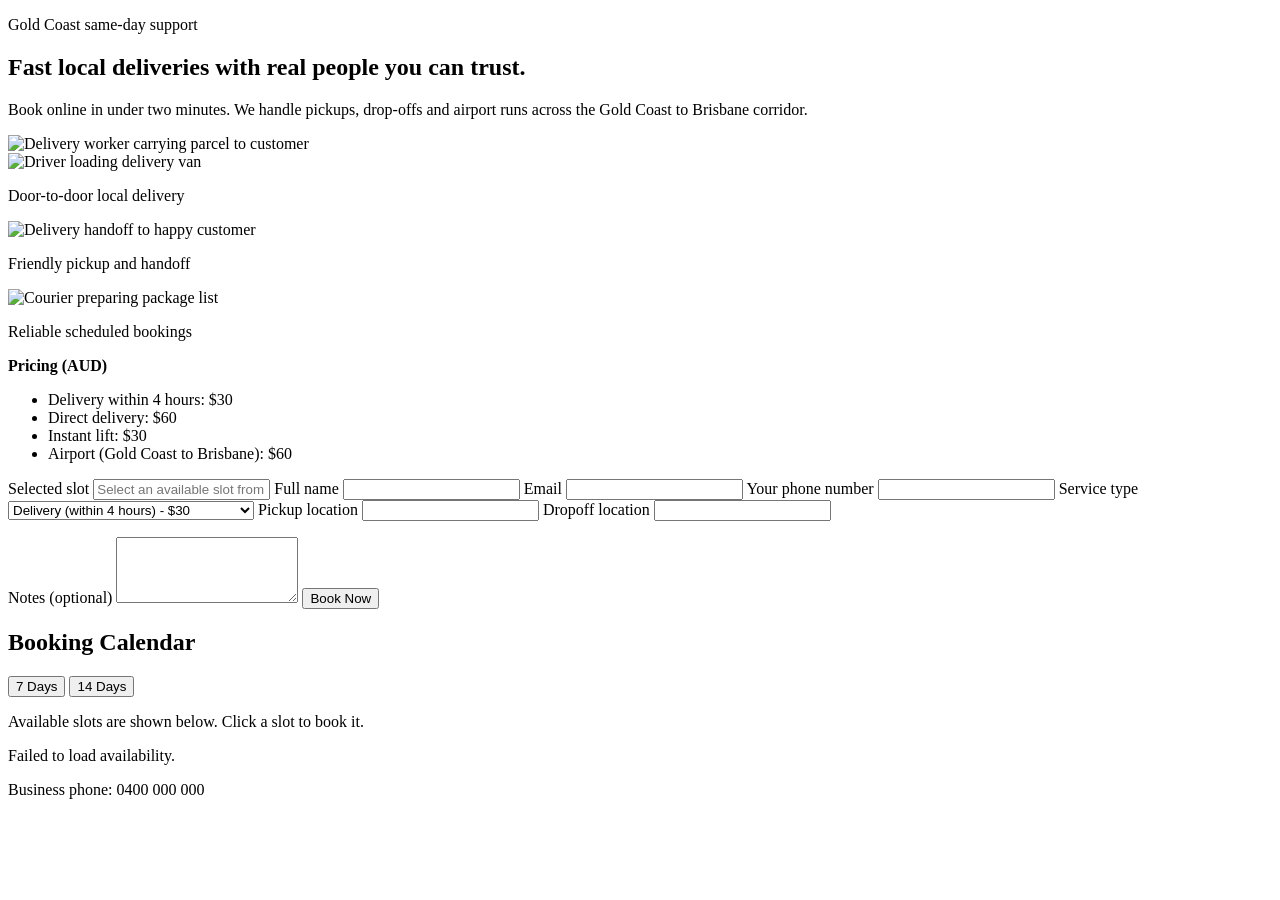
==== templates/index.html @ 156bc3a1 "Show Google Maps autocomplete status and failure reason" ====
<!doctype html>
<html lang="en">
<head>
  <meta charset="UTF-8" />
  <meta name="viewport" content="width=device-width, initial-scale=1.0" />
  <title>Local Lifts & Deliveries</title>
  <link rel="preconnect" href="https://fonts.googleapis.com" />
  <link rel="preconnect" href="https://fonts.gstatic.com" crossorigin />
  <link href="https://fonts.googleapis.com/css2?family=Manrope:wght@400;600;700;800&family=Sora:wght@600;700;800&display=swap" rel="stylesheet" />
  <link rel="stylesheet" href="/static/styles.css" />
</head>
<body>
  <main class="container">
    <section class="hero">
      <div class="hero-copy">
        <p class="eyebrow">Gold Coast same-day support</p>
        <h1>Fast local deliveries with real people you can trust.</h1>
        <p class="lead">Book online in under two minutes. We handle pickups, drop-offs and airport runs across the Gold Coast to Brisbane corridor.</p>
      </div>
      <div class="hero-image">
        <img src="https://images.unsplash.com/photo-1586528116311-ad8dd3c8310d?auto=format&fit=crop&w=1200&q=80" alt="Delivery worker carrying parcel to customer" />
      </div>
    </section>

    <section class="photo-grid" aria-label="Delivery team photos">
      <article class="photo-card">
        <img src="https://images.unsplash.com/photo-1607082350899-7e105aa886ae?auto=format&fit=crop&w=900&q=80" alt="Driver loading delivery van" />
        <p>Door-to-door local delivery</p>
      </article>
      <article class="photo-card">
        <img src="https://images.unsplash.com/photo-1529078155058-5d716f45d604?auto=format&fit=crop&w=900&q=80" alt="Delivery handoff to happy customer" />
        <p>Friendly pickup and handoff</p>
      </article>
      <article class="photo-card">
        <img src="https://images.unsplash.com/photo-1556740738-b6a63e27c4df?auto=format&fit=crop&w=900&q=80" alt="Courier preparing package list" />
        <p>Reliable scheduled bookings</p>
      </article>
    </section>

    <section class="pricing">
      <strong>Pricing (AUD)</strong>
      <ul>
        <li>Delivery within 4 hours: $30</li>
        <li>Direct delivery: $60</li>
        <li>Instant lift: $30</li>
        <li>Airport (Gold Coast to Brisbane): $60</li>
      </ul>
    </section>

    <form id="bookingForm" class="grid">
      <label>Selected slot
        <input id="slotDisplay" readonly placeholder="Select an available slot from the calendar" />
      </label>
      <input type="hidden" name="preferred_time" id="preferredTime" />

      <label>Full name
        <input name="full_name" required />
      </label>

      <label>Email
        <input type="email" name="email" required />
      </label>

      <label>Your phone number
        <input name="phone" required />
      </label>

      <label>Service type
        <select name="service_type" required>
          <option value="delivery_within_4h">Delivery (within 4 hours) - $30</option>
          <option value="delivery_direct">Delivery (direct) - $60</option>
          <option value="lift_instant">Instant lift - $30</option>
          <option value="airport_gc_to_brisbane">Airport (Gold Coast to Brisbane) - $60</option>
        </select>
      </label>

      <label>Pickup location
        <input id="pickupLocation" name="pickup_location" required autocomplete="off" />
      </label>
      <input type="hidden" id="pickupPlaceId" name="pickup_place_id" />

      <label>Dropoff location
        <input id="dropoffLocation" name="dropoff_location" required autocomplete="off" />
      </label>
      <input type="hidden" id="dropoffPlaceId" name="dropoff_place_id" />
      <p id="mapsStatus" class="muted"></p>

      <label>Notes (optional)
        <textarea name="notes" rows="4"></textarea>
      </label>

      <button type="submit" id="submitBtn">Book Now</button>
    </form>

    <section class="calendar-wrap">
      <div class="calendar-header">
        <h2>Booking Calendar</h2>
        <div class="day-toggle">
          <button type="button" id="days7Btn">7 Days</button>
          <button type="button" id="days14Btn" class="active">14 Days</button>
        </div>
      </div>
      <p class="muted">Available slots are shown below. Click a slot to book it.</p>
      <div id="calendarGrid" class="calendar-grid"></div>
    </section>

    <div id="result" class="result" style="display:none"></div>
    <div id="error" class="error" style="display:none"></div>
    <p class="phone">Business phone: <span id="bizPhone">0400 000 000</span></p>
  </main>

  <script>
    const form = document.getElementById("bookingForm");
    const calendarGrid = document.getElementById("calendarGrid");
    const preferredTime = document.getElementById("preferredTime");
    const slotDisplay = document.getElementById("slotDisplay");
    const result = document.getElementById("result");
    const errorBox = document.getElementById("error");
    const submitBtn = document.getElementById("submitBtn");
    const bizPhone = document.getElementById("bizPhone");
    const days7Btn = document.getElementById("days7Btn");
    const days14Btn = document.getElementById("days14Btn");
    const pickupInput = document.getElementById("pickupLocation");
    const dropoffInput = document.getElementById("dropoffLocation");
    const pickupPlaceId = document.getElementById("pickupPlaceId");
    const dropoffPlaceId = document.getElementById("dropoffPlaceId");
    const mapsStatus = document.getElementById("mapsStatus");

    let selectedSlot = "";
    let selectedSlotLabel = "";
    let currentDays = 14;
    let mapsReady = false;

    function setMapsStatus(message) {
      mapsStatus.textContent = message || "";
    }

    function resetMessages() {
      result.style.display = "none";
      errorBox.style.display = "none";
    }

    function setSelectedSlot(isoTime, label) {
      selectedSlot = isoTime;
      selectedSlotLabel = label;
      preferredTime.value = isoTime;
      slotDisplay.value = label;
      document.querySelectorAll(".slot-btn.selected").forEach((n) => n.classList.remove("selected"));
      const selected = document.querySelector(`button[data-slot="${isoTime}"]`);
      if (selected) selected.classList.add("selected");
    }

    async function loadPublicConfig() {
      try {
        const response = await fetch("/api/public-config");
        if (!response.ok) return;
        const cfg = await response.json();
        if (cfg.business_phone) {
          bizPhone.textContent = cfg.business_phone;
        }
        if (cfg.google_maps_api_key) {
          try {
            await loadGoogleMaps(cfg.google_maps_api_key);
            setupAutocomplete();
            setMapsStatus("Address autocomplete is active.");
          } catch (mapsError) {
            setMapsStatus(`Address autocomplete unavailable: ${mapsError.message}`);
          }
        } else {
          setMapsStatus("Address autocomplete unavailable: Google Maps key is not configured.");
        }
      } catch {
        setMapsStatus("Address autocomplete unavailable: failed to load public config.");
      }
    }

    function loadGoogleMaps(apiKey) {
      if (window.google && window.google.maps && window.google.maps.places) {
        mapsReady = true;
        return Promise.resolve();
      }
      return new Promise((resolve, reject) => {
        const script = document.createElement("script");
        script.src = `https://maps.googleapis.com/maps/api/js?key=${apiKey}&libraries=places`;
        script.async = true;
        script.onload = () => {
          mapsReady = true;
          resolve();
        };
        script.onerror = () => reject(new Error("Failed to load Google Maps script."));
        document.head.appendChild(script);
      });
    }

    function setupAutocomplete() {
      if (!mapsReady) return;
      if (!window.google || !window.google.maps || !window.google.maps.places) {
        throw new Error("Google Places library not available. Enable Places API for this key.");
      }
      const opts = {
        fields: ["formatted_address", "place_id", "name"],
        componentRestrictions: { country: "au" },
      };
      const pickupAC = new google.maps.places.Autocomplete(pickupInput, opts);
      const dropoffAC = new google.maps.places.Autocomplete(dropoffInput, opts);

      pickupAC.addListener("place_changed", () => {
        const place = pickupAC.getPlace();
        if (place.formatted_address) pickupInput.value = place.formatted_address;
        pickupPlaceId.value = place.place_id || "";
      });
      dropoffAC.addListener("place_changed", () => {
        const place = dropoffAC.getPlace();
        if (place.formatted_address) dropoffInput.value = place.formatted_address;
        dropoffPlaceId.value = place.place_id || "";
      });

      pickupInput.addEventListener("input", () => {
        pickupPlaceId.value = "";
      });
      dropoffInput.addEventListener("input", () => {
        dropoffPlaceId.value = "";
      });
    }

    function renderCalendar(days) {
      calendarGrid.innerHTML = "";
      for (const day of days) {
        const dayCard = document.createElement("div");
        dayCard.className = "day-card";

        const dayTitle = document.createElement("h3");
        dayTitle.textContent = day.label;
        dayCard.appendChild(dayTitle);

        const slotsWrap = document.createElement("div");
        slotsWrap.className = "slots-wrap";
        dayCard.appendChild(slotsWrap);

        for (const slot of day.slots) {
          const btn = document.createElement("button");
          btn.type = "button";
          btn.className = "slot-btn";
          btn.textContent = slot.label;
          btn.dataset.slot = slot.time;

          if (slot.status !== "available") {
            btn.disabled = true;
            btn.classList.add(slot.status === "booked" ? "booked" : "past");
          } else {
            const label = `${day.label} ${slot.label}`;
            btn.addEventListener("click", () => setSelectedSlot(slot.time, label));
          }
          slotsWrap.appendChild(btn);
        }

        calendarGrid.appendChild(dayCard);
      }
    }

    async function loadAvailability(days) {
      resetMessages();
      try {
        const response = await fetch(`/api/availability?days=${days}`);
        if (!response.ok) throw new Error("Failed to load availability.");
        const data = await response.json();
        renderCalendar(data.days);
      } catch (error) {
        errorBox.textContent = error.message || "Failed to load availability.";
        errorBox.style.display = "block";
      }
    }

    days7Btn.addEventListener("click", () => {
      currentDays = 7;
      days7Btn.classList.add("active");
      days14Btn.classList.remove("active");
      loadAvailability(currentDays);
    });

    days14Btn.addEventListener("click", () => {
      currentDays = 14;
      days14Btn.classList.add("active");
      days7Btn.classList.remove("active");
      loadAvailability(currentDays);
    });

    form.addEventListener("submit", async (event) => {
      event.preventDefault();
      resetMessages();

      if (!preferredTime.value) {
        errorBox.textContent = "Please select an available slot from the calendar.";
        errorBox.style.display = "block";
        return;
      }

      submitBtn.disabled = true;
      submitBtn.textContent = "Submitting...";

      const formData = new FormData(form);
      const payload = Object.fromEntries(formData.entries());

      try {
        const response = await fetch("/api/bookings", {
          method: "POST",
          headers: { "Content-Type": "application/json" },
          body: JSON.stringify(payload),
        });

        if (!response.ok) {
          const err = await response.json();
          throw new Error(err.detail || "Booking failed");
        }

        const data = await response.json();
        result.textContent = `${data.message} Price: AUD $${data.price_aud}. Slot: ${selectedSlotLabel}`;
        result.style.display = "block";
        form.reset();
        selectedSlot = "";
        selectedSlotLabel = "";
        preferredTime.value = "";
        slotDisplay.value = "";
        await loadAvailability(currentDays);
      } catch (error) {
        errorBox.textContent = error.message || "Booking failed.";
        errorBox.style.display = "block";
      } finally {
        submitBtn.disabled = false;
        submitBtn.textContent = "Book Now";
      }
    });

    loadPublicConfig();
    loadAvailability(currentDays);
  </script>
</body>
</html>
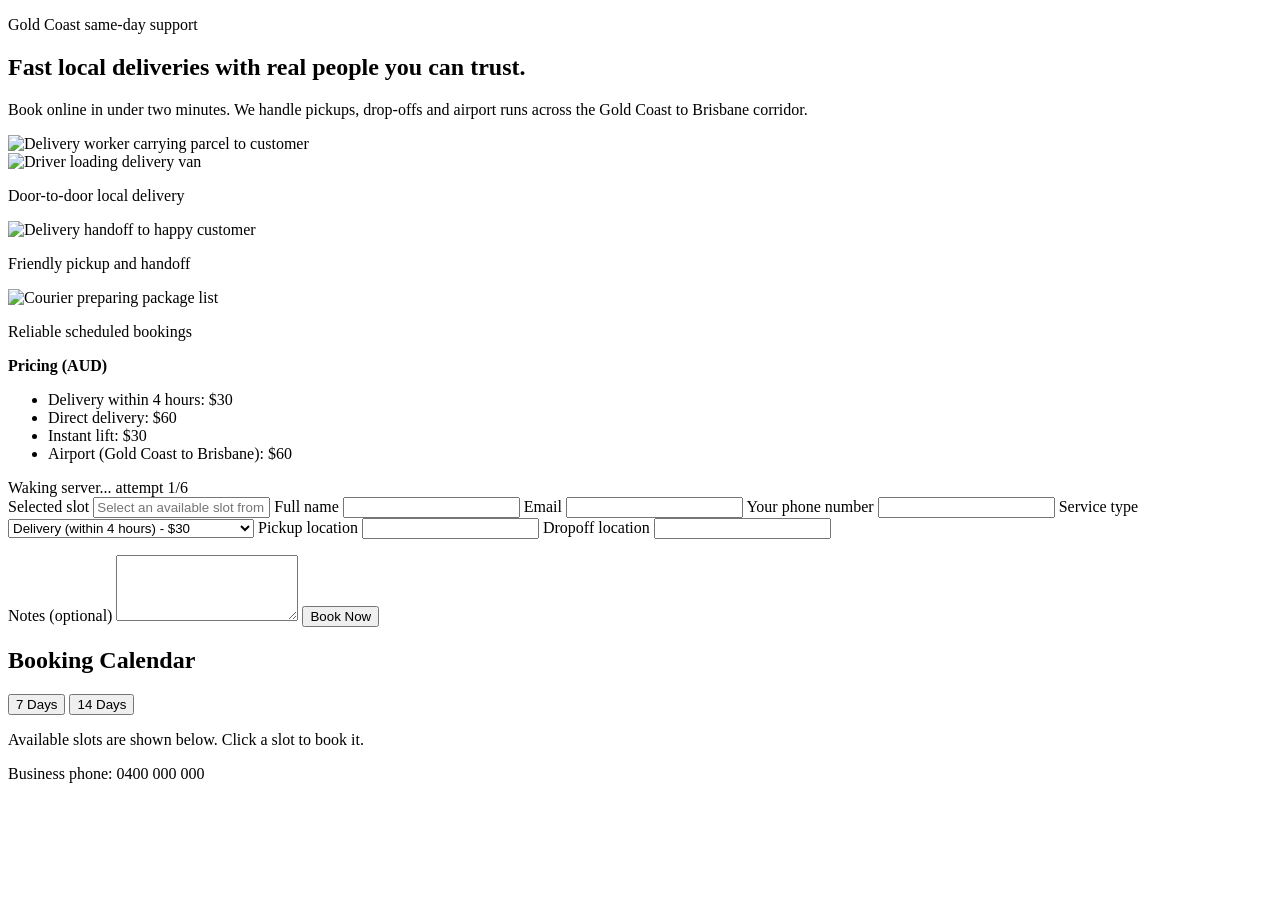
==== commit 64ae8002: "Add explicit Google auth failure diagnostics for autocomplete" ====
--- a/templates/index.html
+++ b/templates/index.html
@@ -46,6 +46,7 @@
         <li>Airport (Gold Coast to Brisbane): $60</li>
       </ul>
     </section>
+    <div id="warmupStatus" class="warmup-status" style="display:none"></div>
 
     <form id="bookingForm" class="grid">
       <label>Selected slot
@@ -125,11 +126,51 @@
     const pickupPlaceId = document.getElementById("pickupPlaceId");
     const dropoffPlaceId = document.getElementById("dropoffPlaceId");
     const mapsStatus = document.getElementById("mapsStatus");
+    const warmupStatus = document.getElementById("warmupStatus");
 
     let selectedSlot = "";
     let selectedSlotLabel = "";
     let currentDays = 14;
     let mapsReady = false;
+    let backendReady = false;
+
+    function sleep(ms) {
+      return new Promise((resolve) => setTimeout(resolve, ms));
+    }
+
+    function setWarmupStatus(message, kind = "info") {
+      if (!message) {
+        warmupStatus.style.display = "none";
+        warmupStatus.textContent = "";
+        warmupStatus.className = "warmup-status";
+        return;
+      }
+      warmupStatus.style.display = "block";
+      warmupStatus.textContent = message;
+      warmupStatus.className = `warmup-status ${kind}`;
+    }
+
+    async function warmupBackend() {
+      setWarmupStatus("Waking server... this can take up to 50 seconds on free hosting.");
+      for (let attempt = 1; attempt <= 6; attempt++) {
+        try {
+          const response = await fetch("/api/health", { cache: "no-store" });
+          if (response.ok) {
+            backendReady = true;
+            setWarmupStatus("Server is ready.", "success");
+            await sleep(1200);
+            setWarmupStatus("");
+            return true;
+          }
+        } catch {
+          // retry
+        }
+        setWarmupStatus(`Waking server... attempt ${attempt}/6`);
+        await sleep(8000);
+      }
+      setWarmupStatus("Server is still waking up. Please wait a moment and try again.", "warn");
+      return false;
+    }
 
     function setMapsStatus(message) {
       mapsStatus.textContent = message || "";
@@ -180,6 +221,9 @@
         return Promise.resolve();
       }
       return new Promise((resolve, reject) => {
+        window.gm_authFailure = () => {
+          reject(new Error("Google auth failure. Check billing, API key restrictions, and allowed referrers."));
+        };
         const script = document.createElement("script");
         script.src = `https://maps.googleapis.com/maps/api/js?key=${apiKey}&libraries=places`;
         script.async = true;
@@ -187,7 +231,7 @@
           mapsReady = true;
           resolve();
         };
-        script.onerror = () => reject(new Error("Failed to load Google Maps script."));
+        script.onerror = () => reject(new Error("Failed to load Google Maps script. Check the API key and project billing."));
         document.head.appendChild(script);
       });
     }
@@ -260,6 +304,9 @@
 
     async function loadAvailability(days) {
       resetMessages();
+      if (!backendReady) {
+        await warmupBackend();
+      }
       try {
         const response = await fetch(`/api/availability?days=${days}`);
         if (!response.ok) throw new Error("Failed to load availability.");
@@ -288,6 +335,15 @@
     form.addEventListener("submit", async (event) => {
       event.preventDefault();
       resetMessages();
+
+      if (!backendReady) {
+        const ok = await warmupBackend();
+        if (!ok) {
+          errorBox.textContent = "Server is waking up. Please try again in a few seconds.";
+          errorBox.style.display = "block";
+          return;
+        }
+      }
 
       if (!preferredTime.value) {
         errorBox.textContent = "Please select an available slot from the calendar.";
@@ -332,7 +388,7 @@
     });
 
     loadPublicConfig();
-    loadAvailability(currentDays);
+    warmupBackend().finally(() => loadAvailability(currentDays));
   </script>
 </body>
 </html>
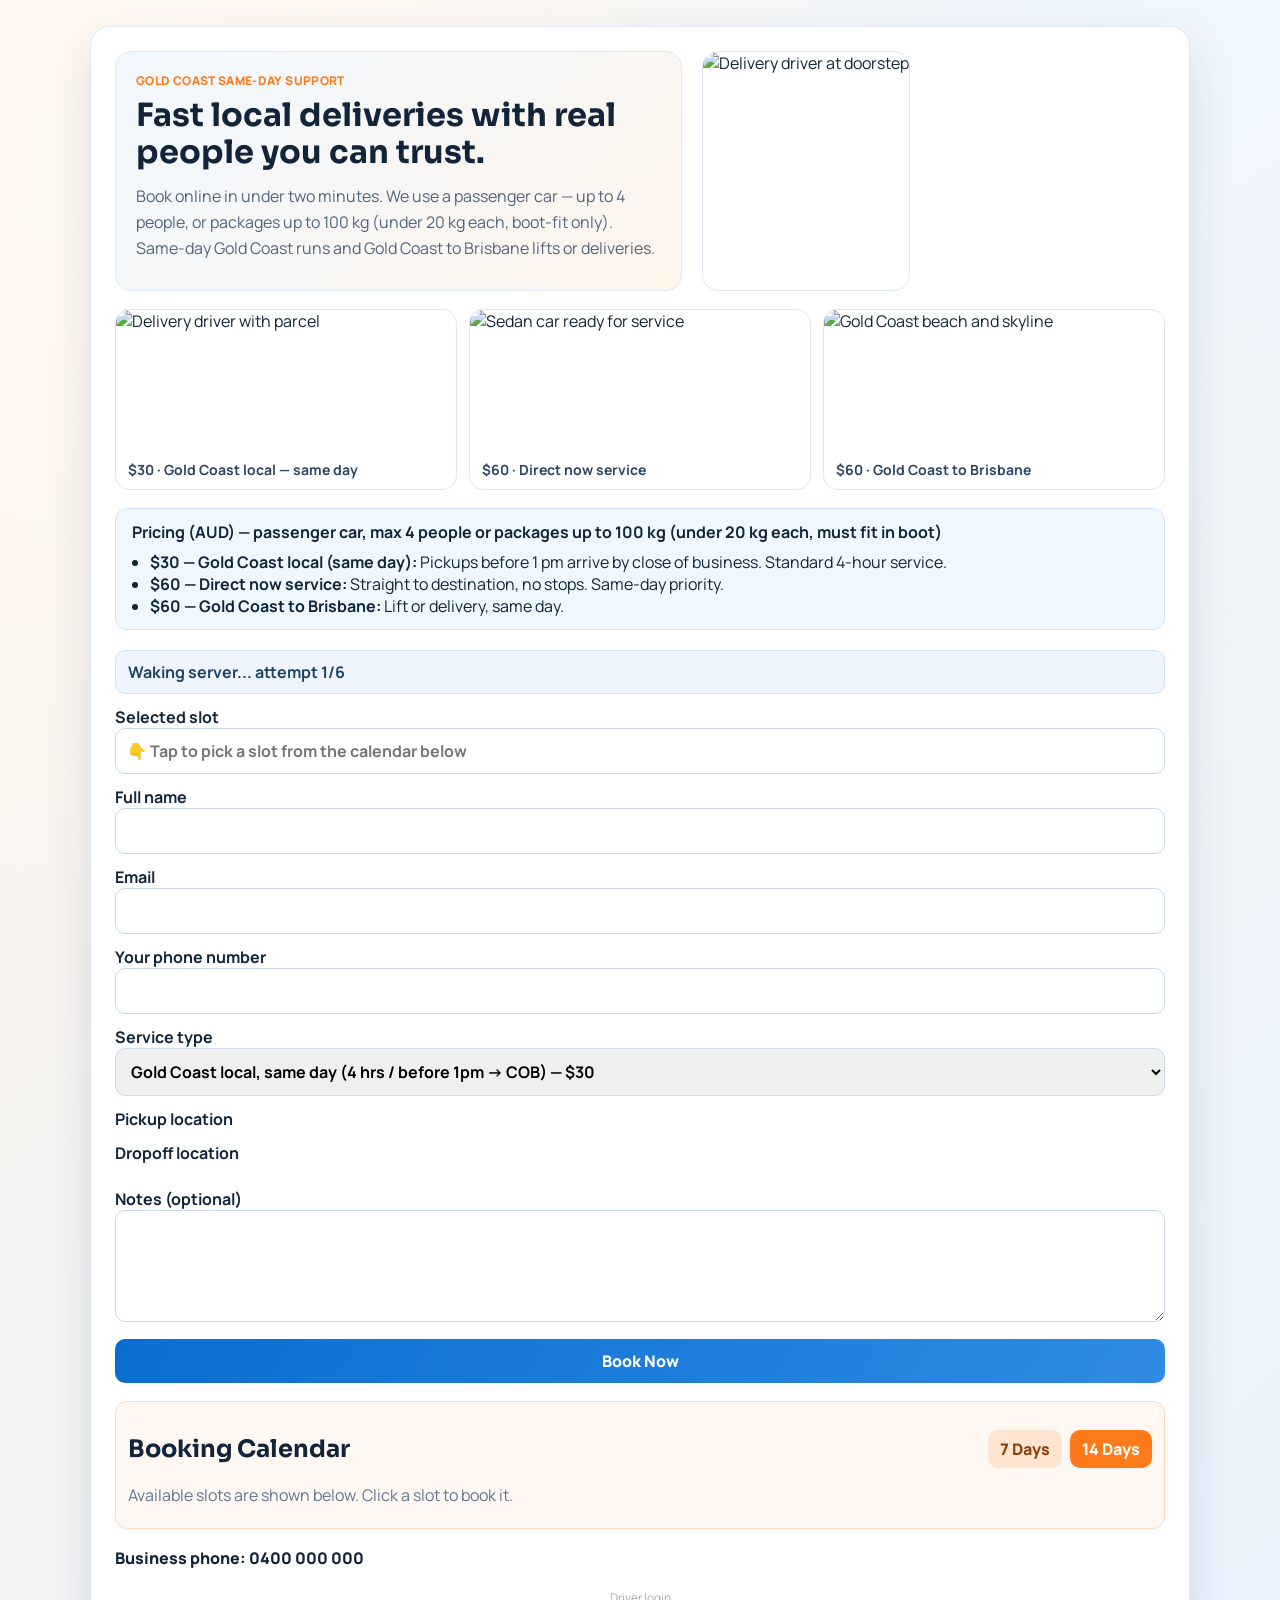
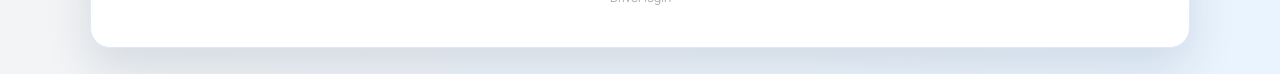
==== commit c614b674: "Update photos, slot UX, and add driver login link - Hero: delivery driver photo; grid: driver, sedan" ====
--- a/templates/index.html
+++ b/templates/index.html
@@ -15,43 +15,44 @@
       <div class="hero-copy">
         <p class="eyebrow">Gold Coast same-day support</p>
         <h1>Fast local deliveries with real people you can trust.</h1>
-        <p class="lead">Book online in under two minutes. We handle pickups, drop-offs and airport runs across the Gold Coast to Brisbane corridor.</p>
+        <p class="lead">Book online in under two minutes. We use a passenger car — up to 4 people, or packages up to 100&nbsp;kg (under 20&nbsp;kg each, boot-fit only). Same-day Gold Coast runs and Gold Coast to Brisbane lifts or deliveries.</p>
       </div>
       <div class="hero-image">
-        <img src="https://images.unsplash.com/photo-1586528116311-ad8dd3c8310d?auto=format&fit=crop&w=1200&q=80" alt="Delivery worker carrying parcel to customer" />
+        <img src="https://images.unsplash.com/photo-1568702846914-96b305d2aaeb?auto=format&fit=crop&w=1200&q=80" alt="Delivery driver at doorstep" />
       </div>
     </section>
 
-    <section class="photo-grid" aria-label="Delivery team photos">
+    <section class="photo-grid" aria-label="Service photos">
       <article class="photo-card">
-        <img src="https://images.unsplash.com/photo-1607082350899-7e105aa886ae?auto=format&fit=crop&w=900&q=80" alt="Driver loading delivery van" />
-        <p>Door-to-door local delivery</p>
+        <img src="https://images.unsplash.com/photo-1558618666-fcd25c85cd64?auto=format&fit=crop&w=900&q=80" alt="Delivery driver with parcel" />
+        <p>$30 · Gold Coast local — same day</p>
       </article>
       <article class="photo-card">
-        <img src="https://images.unsplash.com/photo-1529078155058-5d716f45d604?auto=format&fit=crop&w=900&q=80" alt="Delivery handoff to happy customer" />
-        <p>Friendly pickup and handoff</p>
+        <img src="https://images.unsplash.com/photo-1533473359331-0135ef1b58bf?auto=format&fit=crop&w=900&q=80" alt="Sedan car ready for service" />
+        <p>$60 · Direct now service</p>
       </article>
       <article class="photo-card">
-        <img src="https://images.unsplash.com/photo-1556740738-b6a63e27c4df?auto=format&fit=crop&w=900&q=80" alt="Courier preparing package list" />
-        <p>Reliable scheduled bookings</p>
+        <img src="https://images.unsplash.com/photo-1507525428034-b723cf961d3e?auto=format&fit=crop&w=900&q=80" alt="Gold Coast beach and skyline" />
+        <p>$60 · Gold Coast to Brisbane</p>
       </article>
     </section>
 
     <section class="pricing">
-      <strong>Pricing (AUD)</strong>
+      <strong>Pricing (AUD) — passenger car, max 4 people or packages up to 100&nbsp;kg (under 20&nbsp;kg each, must fit in boot)</strong>
       <ul>
-        <li>Delivery within 4 hours: $30</li>
-        <li>Direct delivery: $60</li>
-        <li>Instant lift: $30</li>
-        <li>Airport (Gold Coast to Brisbane): $60</li>
+        <li><strong>$30 — Gold Coast local (same day):</strong> Pickups before 1&nbsp;pm arrive by close of business. Standard 4-hour service.</li>
+        <li><strong>$60 — Direct now service:</strong> Straight to destination, no stops. Same-day priority.</li>
+        <li><strong>$60 — Gold Coast to Brisbane:</strong> Lift or delivery, same day.</li>
       </ul>
     </section>
+
     <div id="warmupStatus" class="warmup-status" style="display:none"></div>
 
     <form id="bookingForm" class="grid">
       <label>Selected slot
-        <input id="slotDisplay" readonly placeholder="Select an available slot from the calendar" />
-      </label>
+        <input id="slotDisplay" readonly placeholder="👇 Tap to pick a slot from the calendar below" style="cursor:pointer" />
+      </label>
+      <div id="slotBanner" style="display:none" class="slot-banner"></div>
       <input type="hidden" name="preferred_time" id="preferredTime" />
 
       <label>Full name
@@ -68,20 +69,21 @@
 
       <label>Service type
         <select name="service_type" required>
-          <option value="delivery_within_4h">Delivery (within 4 hours) - $30</option>
-          <option value="delivery_direct">Delivery (direct) - $60</option>
-          <option value="lift_instant">Instant lift - $30</option>
-          <option value="airport_gc_to_brisbane">Airport (Gold Coast to Brisbane) - $60</option>
+          <option value="gold_coast">Gold Coast local, same day (4 hrs / before 1pm → COB) — $30</option>
+          <option value="direct">Direct now service (straight to destination) — $60</option>
+          <option value="gc_to_brisbane">Gold Coast to Brisbane, lift or delivery — $60</option>
         </select>
       </label>
 
       <label>Pickup location
-        <input id="pickupLocation" name="pickup_location" required autocomplete="off" />
+        <div id="pickupACContainer"></div>
+        <input type="hidden" id="pickupLocation" name="pickup_location" />
       </label>
       <input type="hidden" id="pickupPlaceId" name="pickup_place_id" />
 
       <label>Dropoff location
-        <input id="dropoffLocation" name="dropoff_location" required autocomplete="off" />
+        <div id="dropoffACContainer"></div>
+        <input type="hidden" id="dropoffLocation" name="dropoff_location" />
       </label>
       <input type="hidden" id="dropoffPlaceId" name="dropoff_place_id" />
       <p id="mapsStatus" class="muted"></p>
@@ -108,6 +110,7 @@
     <div id="result" class="result" style="display:none"></div>
     <div id="error" class="error" style="display:none"></div>
     <p class="phone">Business phone: <span id="bizPhone">0400 000 000</span></p>
+    <p style="text-align:center;margin-top:8px"><a href="/login" style="font-size:12px;color:#aaa;text-decoration:none">Driver login</a></p>
   </main>
 
   <script>
@@ -115,14 +118,15 @@
     const calendarGrid = document.getElementById("calendarGrid");
     const preferredTime = document.getElementById("preferredTime");
     const slotDisplay = document.getElementById("slotDisplay");
+    const slotBanner = document.getElementById("slotBanner");
     const result = document.getElementById("result");
     const errorBox = document.getElementById("error");
     const submitBtn = document.getElementById("submitBtn");
     const bizPhone = document.getElementById("bizPhone");
     const days7Btn = document.getElementById("days7Btn");
     const days14Btn = document.getElementById("days14Btn");
-    const pickupInput = document.getElementById("pickupLocation");
-    const dropoffInput = document.getElementById("dropoffLocation");
+    const pickupLocation = document.getElementById("pickupLocation");
+    const dropoffLocation = document.getElementById("dropoffLocation");
     const pickupPlaceId = document.getElementById("pickupPlaceId");
     const dropoffPlaceId = document.getElementById("dropoffPlaceId");
     const mapsStatus = document.getElementById("mapsStatus");
@@ -133,6 +137,8 @@
     let currentDays = 14;
     let mapsReady = false;
     let backendReady = false;
+    let pickupAC = null;
+    let dropoffAC = null;
 
     function sleep(ms) {
       return new Promise((resolve) => setTimeout(resolve, ms));
@@ -181,14 +187,23 @@
       errorBox.style.display = "none";
     }
 
+    slotDisplay.addEventListener("click", () => {
+      document.querySelector(".calendar-wrap").scrollIntoView({ behavior: "smooth", block: "start" });
+    });
+
     function setSelectedSlot(isoTime, label) {
       selectedSlot = isoTime;
       selectedSlotLabel = label;
       preferredTime.value = isoTime;
       slotDisplay.value = label;
+      slotBanner.textContent = "✅ Slot selected: " + label;
+      slotBanner.style.display = "block";
       document.querySelectorAll(".slot-btn.selected").forEach((n) => n.classList.remove("selected"));
       const selected = document.querySelector(`button[data-slot="${isoTime}"]`);
       if (selected) selected.classList.add("selected");
+      setTimeout(() => {
+        document.getElementById("bookingForm").scrollIntoView({ behavior: "smooth", block: "start" });
+      }, 300);
     }
 
     async function loadPublicConfig() {
@@ -202,7 +217,7 @@
         if (cfg.google_maps_api_key) {
           try {
             await loadGoogleMaps(cfg.google_maps_api_key);
-            setupAutocomplete();
+            await setupAutocomplete();
             setMapsStatus("Address autocomplete is active.");
           } catch (mapsError) {
             setMapsStatus(`Address autocomplete unavailable: ${mapsError.message}`);
@@ -216,7 +231,7 @@
     }
 
     function loadGoogleMaps(apiKey) {
-      if (window.google && window.google.maps && window.google.maps.places) {
+      if (window.google?.maps) {
         mapsReady = true;
         return Promise.resolve();
       }
@@ -224,47 +239,44 @@
         window.gm_authFailure = () => {
           reject(new Error("Google auth failure. Check billing, API key restrictions, and allowed referrers."));
         };
-        const script = document.createElement("script");
-        script.src = `https://maps.googleapis.com/maps/api/js?key=${apiKey}&libraries=places`;
-        script.async = true;
-        script.onload = () => {
+        window.__googleMapsCallback = () => {
           mapsReady = true;
           resolve();
         };
+        const script = document.createElement("script");
+        script.src = `https://maps.googleapis.com/maps/api/js?key=${apiKey}&loading=async&libraries=places&callback=__googleMapsCallback`;
+        script.async = true;
         script.onerror = () => reject(new Error("Failed to load Google Maps script. Check the API key and project billing."));
         document.head.appendChild(script);
       });
     }
 
-    function setupAutocomplete() {
+    async function setupAutocomplete() {
       if (!mapsReady) return;
-      if (!window.google || !window.google.maps || !window.google.maps.places) {
-        throw new Error("Google Places library not available. Enable Places API for this key.");
-      }
-      const opts = {
-        fields: ["formatted_address", "place_id", "name"],
-        componentRestrictions: { country: "au" },
-      };
-      const pickupAC = new google.maps.places.Autocomplete(pickupInput, opts);
-      const dropoffAC = new google.maps.places.Autocomplete(dropoffInput, opts);
-
-      pickupAC.addListener("place_changed", () => {
-        const place = pickupAC.getPlace();
-        if (place.formatted_address) pickupInput.value = place.formatted_address;
-        pickupPlaceId.value = place.place_id || "";
+      const { PlaceAutocompleteElement } = await google.maps.importLibrary("places");
+
+      pickupAC = new PlaceAutocompleteElement({ componentRestrictions: { country: "au" } });
+      dropoffAC = new PlaceAutocompleteElement({ componentRestrictions: { country: "au" } });
+
+      document.getElementById("pickupACContainer").appendChild(pickupAC);
+      document.getElementById("dropoffACContainer").appendChild(dropoffAC);
+
+      pickupAC.addEventListener("gmp-placeselect", async (e) => {
+        const place = e.place;
+        await place.fetchFields({ fields: ["formattedAddress", "id"] });
+        pickupLocation.value = place.formattedAddress || "";
+        pickupPlaceId.value = place.id || "";
       });
-      dropoffAC.addListener("place_changed", () => {
-        const place = dropoffAC.getPlace();
-        if (place.formatted_address) dropoffInput.value = place.formatted_address;
-        dropoffPlaceId.value = place.place_id || "";
+
+      dropoffAC.addEventListener("gmp-placeselect", async (e) => {
+        const place = e.place;
+        await place.fetchFields({ fields: ["formattedAddress", "id"] });
+        dropoffLocation.value = place.formattedAddress || "";
+        dropoffPlaceId.value = place.id || "";
       });
 
-      pickupInput.addEventListener("input", () => {
-        pickupPlaceId.value = "";
-      });
-      dropoffInput.addEventListener("input", () => {
-        dropoffPlaceId.value = "";
-      });
+      pickupAC.addEventListener("input", () => { pickupPlaceId.value = ""; });
+      dropoffAC.addEventListener("input", () => { dropoffPlaceId.value = ""; });
     }
 
     function renderCalendar(days) {
@@ -351,6 +363,22 @@
         return;
       }
 
+      // Sync typed text from autocomplete elements if no place was selected from dropdown
+      if (pickupAC && !pickupLocation.value) pickupLocation.value = pickupAC.value || "";
+      if (dropoffAC && !dropoffLocation.value) dropoffLocation.value = dropoffAC.value || "";
+
+      if (!pickupLocation.value.trim()) {
+        errorBox.textContent = "Please enter a pickup location.";
+        errorBox.style.display = "block";
+        return;
+      }
+
+      if (!dropoffLocation.value.trim()) {
+        errorBox.textContent = "Please enter a dropoff location.";
+        errorBox.style.display = "block";
+        return;
+      }
+
       submitBtn.disabled = true;
       submitBtn.textContent = "Submitting...";
 
@@ -377,6 +405,11 @@
         selectedSlotLabel = "";
         preferredTime.value = "";
         slotDisplay.value = "";
+        slotBanner.style.display = "none";
+        pickupLocation.value = "";
+        dropoffLocation.value = "";
+        pickupPlaceId.value = "";
+        dropoffPlaceId.value = "";
         await loadAvailability(currentDays);
       } catch (error) {
         errorBox.textContent = error.message || "Booking failed.";
--- a/static/styles.css
+++ b/static/styles.css
@@ -0,0 +1,361 @@
+* { box-sizing: border-box; }
+
+:root {
+  --bg-a: #fff4e9;
+  --bg-b: #e9f4ff;
+  --surface: #ffffff;
+  --ink: #11243a;
+  --muted: #51657f;
+  --line: #d9e6f7;
+  --brand: #0a6ed1;
+  --brand-2: #ff7a1a;
+  --brand-soft: #eaf4ff;
+  --ok-bg: #e9fbef;
+  --ok-border: #beedcc;
+  --err-bg: #ffe9e9;
+  --err-border: #f1b8b8;
+}
+
+body {
+  margin: 0;
+  font-family: Manrope, "Segoe UI", Arial, sans-serif;
+  color: var(--ink);
+  background:
+    radial-gradient(circle at 10% 10%, #fff9f3 0%, transparent 40%),
+    radial-gradient(circle at 90% 0%, #eff7ff 0%, transparent 44%),
+    linear-gradient(135deg, var(--bg-a), var(--bg-b));
+}
+
+.container {
+  max-width: 1100px;
+  margin: 26px auto;
+  background: var(--surface);
+  border: 1px solid #dfe9f8;
+  border-radius: 20px;
+  padding: 24px;
+  box-shadow: 0 20px 48px rgba(8, 36, 68, 0.12);
+}
+
+.hero {
+  display: grid;
+  grid-template-columns: 1.1fr 0.9fr;
+  gap: 20px;
+  align-items: stretch;
+  margin-bottom: 18px;
+}
+
+.hero-copy {
+  background: linear-gradient(140deg, #f0f8ff, #fff5eb);
+  border: 1px solid #dce9fa;
+  border-radius: 16px;
+  padding: 20px;
+}
+
+.eyebrow {
+  margin: 0 0 8px;
+  color: var(--brand-2);
+  font-weight: 800;
+  letter-spacing: 0.03em;
+  text-transform: uppercase;
+  font-size: 12px;
+}
+
+h1,
+h2 {
+  font-family: Sora, Manrope, Arial, sans-serif;
+}
+
+h1 {
+  margin: 0;
+  font-size: 32px;
+  line-height: 1.15;
+}
+
+.lead {
+  margin: 12px 0 0;
+  color: var(--muted);
+  line-height: 1.65;
+}
+
+.hero-image img {
+  width: 100%;
+  height: 100%;
+  min-height: 240px;
+  object-fit: cover;
+  border-radius: 16px;
+  border: 1px solid #dfe8f7;
+}
+
+.photo-grid {
+  display: grid;
+  grid-template-columns: repeat(3, minmax(0, 1fr));
+  gap: 12px;
+  margin-bottom: 18px;
+}
+
+.photo-card {
+  background: #fff;
+  border: 1px solid #dce8f8;
+  border-radius: 14px;
+  overflow: hidden;
+}
+
+.photo-card img {
+  width: 100%;
+  height: 140px;
+  object-fit: cover;
+  display: block;
+}
+
+.photo-card p {
+  margin: 0;
+  padding: 10px 12px;
+  font-weight: 700;
+  color: #294464;
+  font-size: 14px;
+}
+
+.pricing {
+  background: #eff7ff;
+  border: 1px solid #cfe3ff;
+  border-radius: 12px;
+  padding: 12px 16px;
+  margin-bottom: 20px;
+}
+
+.warmup-status {
+  margin: 0 0 12px;
+  padding: 10px 12px;
+  border-radius: 10px;
+  background: #eef5ff;
+  border: 1px solid #cfe3ff;
+  color: #214264;
+  font-weight: 700;
+}
+
+.warmup-status.success {
+  background: #e9fbef;
+  border-color: #beedcc;
+  color: #1e5b31;
+}
+
+.warmup-status.warn {
+  background: #fff4e6;
+  border-color: #ffd7ac;
+  color: #8f4c06;
+}
+
+.pricing ul {
+  margin: 8px 0 0;
+  padding-left: 18px;
+}
+
+.grid {
+  display: grid;
+  gap: 12px;
+}
+
+label {
+  font-weight: 700;
+}
+
+input, select, textarea, button {
+  width: 100%;
+  padding: 11px;
+  border: 1px solid #c8d8ee;
+  border-radius: 10px;
+  font: inherit;
+}
+
+input:focus, select:focus, textarea:focus {
+  outline: 2px solid #b8d9ff;
+  border-color: #9fc9fb;
+}
+
+button {
+  border: none;
+  cursor: pointer;
+  font-weight: 800;
+  background: linear-gradient(120deg, var(--brand), #2f8be3);
+  color: #fff;
+  transition: transform 0.12s ease, box-shadow 0.12s ease;
+}
+
+button:hover {
+  transform: translateY(-1px);
+  box-shadow: 0 8px 18px rgba(25, 108, 193, 0.28);
+}
+
+button:disabled {
+  opacity: 0.65;
+  cursor: not-allowed;
+  transform: none;
+  box-shadow: none;
+}
+
+.calendar-wrap {
+  border: 1px solid #ffd9bb;
+  background: #fff8f2;
+  border-radius: 12px;
+  padding: 12px;
+  margin-top: 18px;
+  margin-bottom: 18px;
+}
+
+.calendar-header {
+  display: flex;
+  justify-content: space-between;
+  align-items: center;
+  gap: 12px;
+}
+
+.day-toggle {
+  display: flex;
+  gap: 8px;
+}
+
+.day-toggle button {
+  width: auto;
+  padding: 8px 12px;
+  background: #ffe5cf;
+  color: #8a4108;
+}
+
+.day-toggle button.active {
+  background: var(--brand-2);
+  color: #fff;
+}
+
+.calendar-grid {
+  margin-top: 10px;
+  display: grid;
+  grid-template-columns: repeat(auto-fit, minmax(220px, 1fr));
+  gap: 10px;
+}
+
+.day-card {
+  border: 1px solid #ffd9b8;
+  border-radius: 10px;
+  padding: 8px;
+  background: #fffdfa;
+}
+
+.day-card h3 {
+  margin: 4px 0 10px;
+  font-size: 16px;
+}
+
+.slots-wrap {
+  display: grid;
+  grid-template-columns: repeat(3, minmax(0, 1fr));
+  gap: 6px;
+}
+
+.slot-btn {
+  padding: 7px 6px;
+  font-size: 12px;
+  border: 1px solid #ffc99c;
+  background: #fff0e1;
+  color: #8f4307;
+}
+
+.slot-btn:hover {
+  background: #ffe3ca;
+}
+
+.slot-btn.selected {
+  background: var(--brand-2);
+  color: #fff;
+  border-color: var(--brand-2);
+}
+
+.slot-btn.booked {
+  background: #f4f4f4;
+  color: #666;
+  border-color: #ddd;
+}
+
+.slot-btn.past {
+  background: #f8f8f8;
+  color: #aaa;
+  border-color: #e8e8e8;
+}
+
+.result, .error {
+  margin-top: 14px;
+  padding: 10px;
+  border-radius: 10px;
+}
+
+.result { background: var(--ok-bg); border: 1px solid var(--ok-border); }
+.error { background: var(--err-bg); border: 1px solid var(--err-border); color: #7b1616; }
+
+.phone {
+  margin-top: 16px;
+  font-weight: 800;
+}
+
+.muted {
+  color: #607691;
+  margin: 0;
+}
+
+.slot-banner {
+  background: #e6f4ea;
+  border: 1px solid #a8d5b0;
+  border-radius: 10px;
+  padding: 10px 14px;
+  font-weight: 700;
+  color: #1a5c2a;
+  font-size: 15px;
+}
+
+gmp-place-autocomplete {
+  display: block;
+  width: 100%;
+  margin-top: 4px;
+}
+
+gmp-place-autocomplete::part(input) {
+  width: 100%;
+  padding: 11px;
+  border: 1px solid #c8d8ee;
+  border-radius: 10px;
+  font-family: Manrope, "Segoe UI", Arial, sans-serif;
+  font-size: 1rem;
+  color: var(--ink);
+  background: #fff;
+  box-sizing: border-box;
+}
+
+gmp-place-autocomplete::part(input):focus {
+  outline: 2px solid #b8d9ff;
+  border-color: #9fc9fb;
+}
+
+@media (max-width: 900px) {
+  .hero {
+    grid-template-columns: 1fr;
+  }
+
+  .photo-grid {
+    grid-template-columns: 1fr;
+  }
+
+  h1 {
+    font-size: 28px;
+  }
+}
+
+@media (max-width: 640px) {
+  .container {
+    margin: 14px;
+    padding: 16px;
+    border-radius: 14px;
+  }
+
+  .calendar-header {
+    flex-direction: column;
+    align-items: flex-start;
+  }
+}
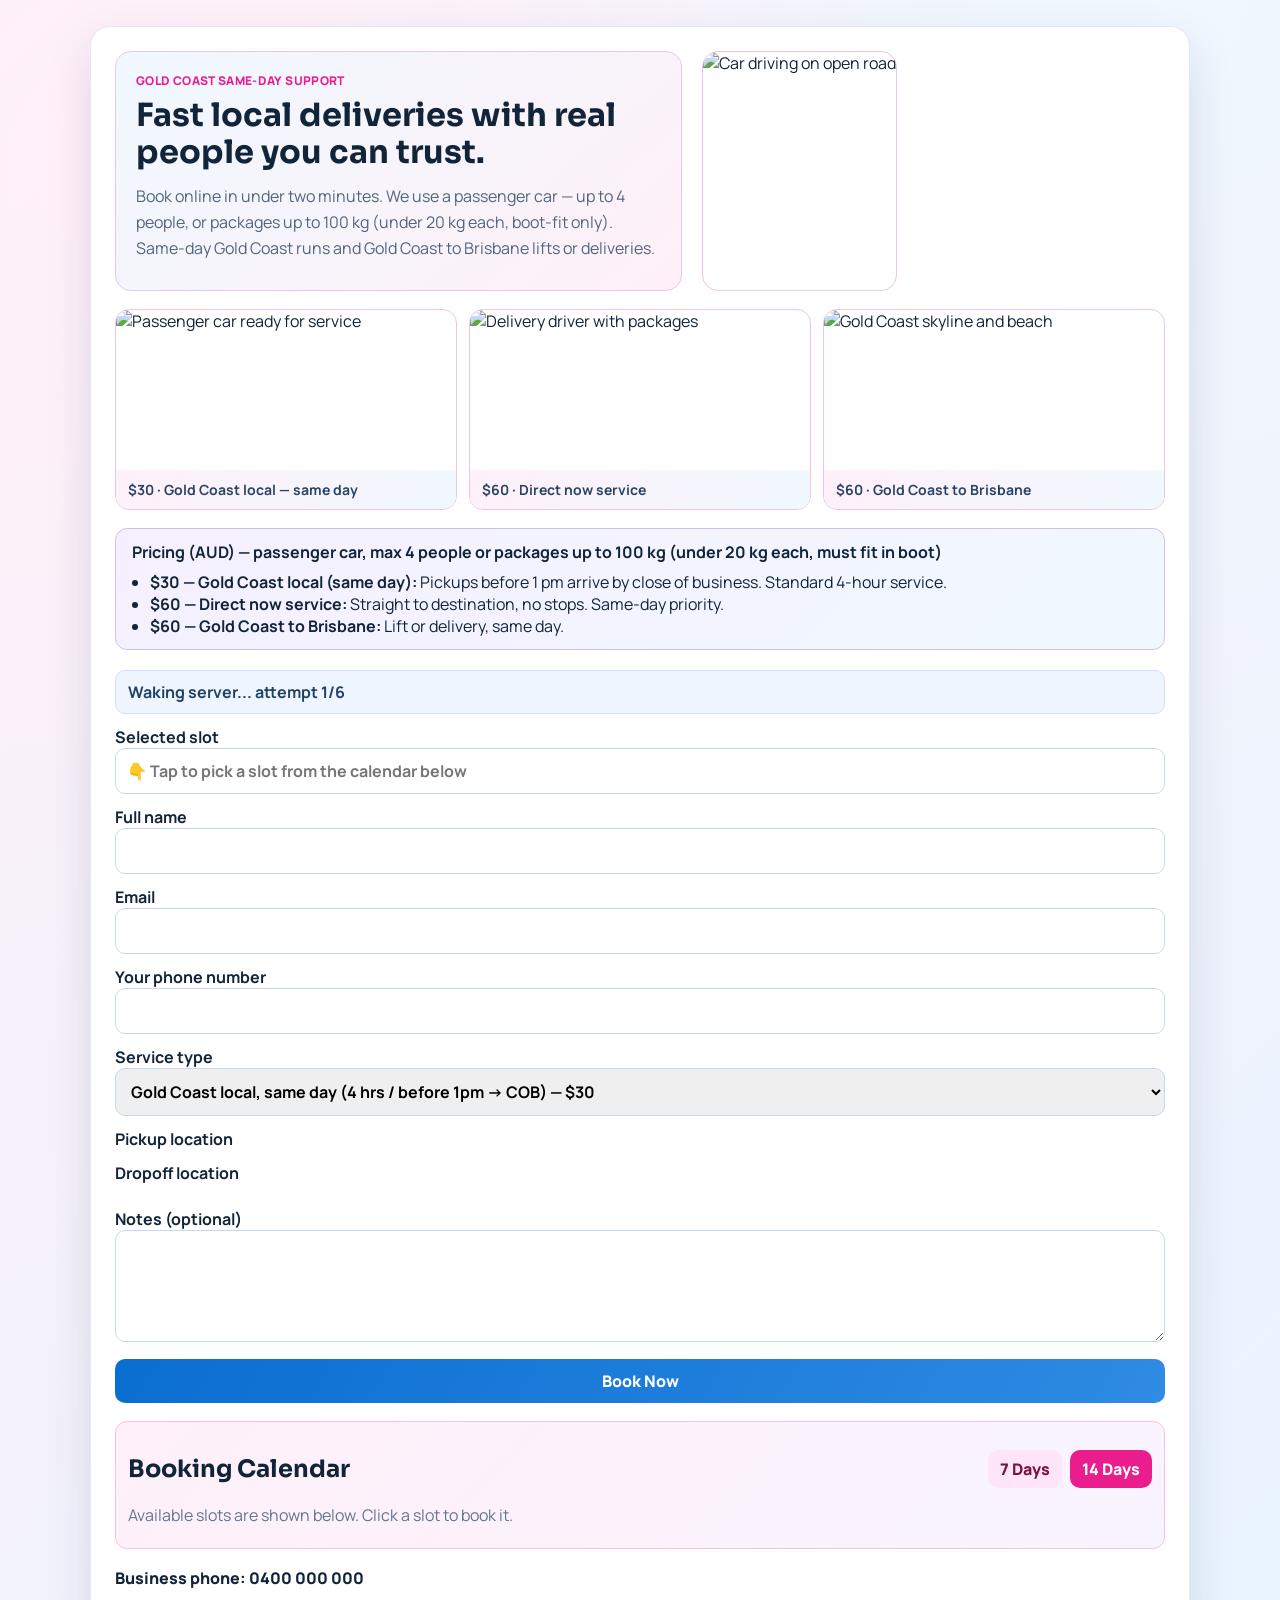
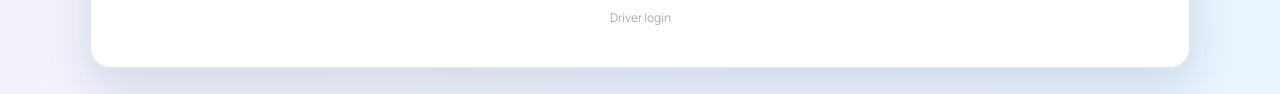
==== commit dcfe63d2: "Restyle to pink/blue theme with animated photo cards and better images - Brand accent colour changed" ====
--- a/templates/index.html
+++ b/templates/index.html
@@ -8,6 +8,13 @@
   <link rel="preconnect" href="https://fonts.gstatic.com" crossorigin />
   <link href="https://fonts.googleapis.com/css2?family=Manrope:wght@400;600;700;800&family=Sora:wght@600;700;800&display=swap" rel="stylesheet" />
   <link rel="stylesheet" href="/static/styles.css" />
+  <link rel="manifest" href="/static/manifest.json" />
+  <meta name="theme-color" content="#0a6ed1" />
+  <meta name="mobile-web-app-capable" content="yes" />
+  <meta name="apple-mobile-web-app-capable" content="yes" />
+  <meta name="apple-mobile-web-app-status-bar-style" content="default" />
+  <meta name="apple-mobile-web-app-title" content="GC Dropoffs" />
+  <link rel="apple-touch-icon" href="/static/icon.svg" />
 </head>
 <body>
   <main class="container">
@@ -18,21 +25,21 @@
         <p class="lead">Book online in under two minutes. We use a passenger car — up to 4 people, or packages up to 100&nbsp;kg (under 20&nbsp;kg each, boot-fit only). Same-day Gold Coast runs and Gold Coast to Brisbane lifts or deliveries.</p>
       </div>
       <div class="hero-image">
-        <img src="https://images.unsplash.com/photo-1568702846914-96b305d2aaeb?auto=format&fit=crop&w=1200&q=80" alt="Delivery driver at doorstep" />
+        <img src="https://images.unsplash.com/photo-1449965408869-eaa3f722e40d?auto=format&fit=crop&w=1200&q=80" alt="Car driving on open road" />
       </div>
     </section>
 
     <section class="photo-grid" aria-label="Service photos">
       <article class="photo-card">
-        <img src="https://images.unsplash.com/photo-1558618666-fcd25c85cd64?auto=format&fit=crop&w=900&q=80" alt="Delivery driver with parcel" />
+        <img src="https://images.unsplash.com/photo-1552519507-da3b142c6e3d?auto=format&fit=crop&w=900&q=80" alt="Passenger car ready for service" />
         <p>$30 · Gold Coast local — same day</p>
       </article>
       <article class="photo-card">
-        <img src="https://images.unsplash.com/photo-1533473359331-0135ef1b58bf?auto=format&fit=crop&w=900&q=80" alt="Sedan car ready for service" />
+        <img src="https://images.unsplash.com/photo-1586528116311-ad8dd3c8310d?auto=format&fit=crop&w=900&q=80" alt="Delivery driver with packages" />
         <p>$60 · Direct now service</p>
       </article>
       <article class="photo-card">
-        <img src="https://images.unsplash.com/photo-1507525428034-b723cf961d3e?auto=format&fit=crop&w=900&q=80" alt="Gold Coast beach and skyline" />
+        <img src="https://images.unsplash.com/photo-1578662996442-48f60103fc96?auto=format&fit=crop&w=900&q=80" alt="Gold Coast skyline and beach" />
         <p>$60 · Gold Coast to Brisbane</p>
       </article>
     </section>
@@ -422,6 +429,10 @@
 
     loadPublicConfig();
     warmupBackend().finally(() => loadAvailability(currentDays));
+
+    if ("serviceWorker" in navigator) {
+      navigator.serviceWorker.register("/static/sw.js").catch(() => {});
+    }
   </script>
 </body>
 </html>
--- a/static/styles.css
+++ b/static/styles.css
@@ -1,14 +1,14 @@
 * { box-sizing: border-box; }
 
 :root {
-  --bg-a: #fff4e9;
+  --bg-a: #fdf0f8;
   --bg-b: #e9f4ff;
   --surface: #ffffff;
   --ink: #11243a;
   --muted: #51657f;
   --line: #d9e6f7;
   --brand: #0a6ed1;
-  --brand-2: #ff7a1a;
+  --brand-2: #e91e8c;
   --brand-soft: #eaf4ff;
   --ok-bg: #e9fbef;
   --ok-border: #beedcc;
@@ -21,7 +21,7 @@
   font-family: Manrope, "Segoe UI", Arial, sans-serif;
   color: var(--ink);
   background:
-    radial-gradient(circle at 10% 10%, #fff9f3 0%, transparent 40%),
+    radial-gradient(circle at 10% 10%, #fff0f9 0%, transparent 40%),
     radial-gradient(circle at 90% 0%, #eff7ff 0%, transparent 44%),
     linear-gradient(135deg, var(--bg-a), var(--bg-b));
 }
@@ -36,6 +36,7 @@
   box-shadow: 0 20px 48px rgba(8, 36, 68, 0.12);
 }
 
+/* ── Hero ─────────────────────────────────────────────────────────── */
 .hero {
   display: grid;
   grid-template-columns: 1.1fr 0.9fr;
@@ -45,8 +46,8 @@
 }
 
 .hero-copy {
-  background: linear-gradient(140deg, #f0f8ff, #fff5eb);
-  border: 1px solid #dce9fa;
+  background: linear-gradient(140deg, #f0f8ff, #fff0f7);
+  border: 1px solid #f0c4e4;
   border-radius: 16px;
   padding: 20px;
 }
@@ -83,7 +84,19 @@
   min-height: 240px;
   object-fit: cover;
   border-radius: 16px;
-  border: 1px solid #dfe8f7;
+  border: 1px solid #f0c4e4;
+  transition: transform 0.4s ease, box-shadow 0.4s ease;
+}
+
+.hero-image img:hover {
+  transform: scale(1.02);
+  box-shadow: 0 12px 32px rgba(233, 30, 140, 0.2);
+}
+
+/* ── Photo grid with animations ───────────────────────────────────── */
+@keyframes floatCard {
+  0%, 100% { transform: translateY(0px); }
+  50%       { transform: translateY(-7px); }
 }
 
 .photo-grid {
@@ -95,16 +108,34 @@
 
 .photo-card {
   background: #fff;
-  border: 1px solid #dce8f8;
+  border: 1px solid #f0c4e4;
   border-radius: 14px;
   overflow: hidden;
+  animation: floatCard 4s ease-in-out infinite;
+  transition: box-shadow 0.3s ease;
+  cursor: default;
+}
+
+.photo-card:nth-child(2) { animation-delay: 1.4s; }
+.photo-card:nth-child(3) { animation-delay: 2.8s; }
+
+.photo-card:hover {
+  animation-play-state: paused;
+  box-shadow: 0 18px 36px rgba(233, 30, 140, 0.22);
+  transform: translateY(-10px) scale(1.02);
+  transition: transform 0.3s ease, box-shadow 0.3s ease;
 }
 
 .photo-card img {
   width: 100%;
-  height: 140px;
+  height: 160px;
   object-fit: cover;
   display: block;
+  transition: transform 0.4s ease;
+}
+
+.photo-card:hover img {
+  transform: scale(1.06);
 }
 
 .photo-card p {
@@ -113,16 +144,19 @@
   font-weight: 700;
   color: #294464;
   font-size: 14px;
-}
-
+  background: linear-gradient(135deg, #fff0f9, #f0f8ff);
+}
+
+/* ── Pricing ──────────────────────────────────────────────────────── */
 .pricing {
-  background: #eff7ff;
-  border: 1px solid #cfe3ff;
+  background: linear-gradient(135deg, #f5f0ff, #f0f8ff);
+  border: 1px solid #d0c0f0;
   border-radius: 12px;
   padding: 12px 16px;
   margin-bottom: 20px;
 }
 
+/* ── Warmup status ────────────────────────────────────────────────── */
 .warmup-status {
   margin: 0 0 12px;
   padding: 10px 12px;
@@ -140,9 +174,9 @@
 }
 
 .warmup-status.warn {
-  background: #fff4e6;
-  border-color: #ffd7ac;
-  color: #8f4c06;
+  background: #fff0f7;
+  border-color: #f9c0e0;
+  color: #7a1040;
 }
 
 .pricing ul {
@@ -150,6 +184,7 @@
   padding-left: 18px;
 }
 
+/* ── Form ─────────────────────────────────────────────────────────── */
 .grid {
   display: grid;
   gap: 12px;
@@ -168,8 +203,8 @@
 }
 
 input:focus, select:focus, textarea:focus {
-  outline: 2px solid #b8d9ff;
-  border-color: #9fc9fb;
+  outline: 2px solid #f9c0e0;
+  border-color: #e91e8c;
 }
 
 button {
@@ -193,9 +228,10 @@
   box-shadow: none;
 }
 
+/* ── Calendar ─────────────────────────────────────────────────────── */
 .calendar-wrap {
-  border: 1px solid #ffd9bb;
-  background: #fff8f2;
+  border: 1px solid #f9c0e0;
+  background: linear-gradient(135deg, #fff0f9, #f8f4ff);
   border-radius: 12px;
   padding: 12px;
   margin-top: 18px;
@@ -217,8 +253,8 @@
 .day-toggle button {
   width: auto;
   padding: 8px 12px;
-  background: #ffe5cf;
-  color: #8a4108;
+  background: #ffe5f5;
+  color: #7a1040;
 }
 
 .day-toggle button.active {
@@ -234,10 +270,10 @@
 }
 
 .day-card {
-  border: 1px solid #ffd9b8;
+  border: 1px solid #f9c0e0;
   border-radius: 10px;
   padding: 8px;
-  background: #fffdfa;
+  background: #fff9fd;
 }
 
 .day-card h3 {
@@ -254,13 +290,15 @@
 .slot-btn {
   padding: 7px 6px;
   font-size: 12px;
-  border: 1px solid #ffc99c;
-  background: #fff0e1;
-  color: #8f4307;
+  border: 1px solid #ffb3d1;
+  background: #fff0f7;
+  color: #7a1040;
+  transition: background 0.15s ease, transform 0.1s ease;
 }
 
 .slot-btn:hover {
-  background: #ffe3ca;
+  background: #ffe0f2;
+  transform: translateY(-1px);
 }
 
 .slot-btn.selected {
@@ -281,6 +319,7 @@
   border-color: #e8e8e8;
 }
 
+/* ── Result/Error ─────────────────────────────────────────────────── */
 .result, .error {
   margin-top: 14px;
   padding: 10px;
@@ -310,6 +349,7 @@
   font-size: 15px;
 }
 
+/* ── Google Maps autocomplete ─────────────────────────────────────── */
 gmp-place-autocomplete {
   display: block;
   width: 100%;
@@ -329,10 +369,11 @@
 }
 
 gmp-place-autocomplete::part(input):focus {
-  outline: 2px solid #b8d9ff;
-  border-color: #9fc9fb;
-}
-
+  outline: 2px solid #f9c0e0;
+  border-color: #e91e8c;
+}
+
+/* ── Responsive ───────────────────────────────────────────────────── */
 @media (max-width: 900px) {
   .hero {
     grid-template-columns: 1fr;
@@ -358,4 +399,10 @@
     flex-direction: column;
     align-items: flex-start;
   }
-}
+
+  /* Reduce float on mobile to avoid layout shift */
+  @keyframes floatCard {
+    0%, 100% { transform: translateY(0px); }
+    50%       { transform: translateY(-4px); }
+  }
+}
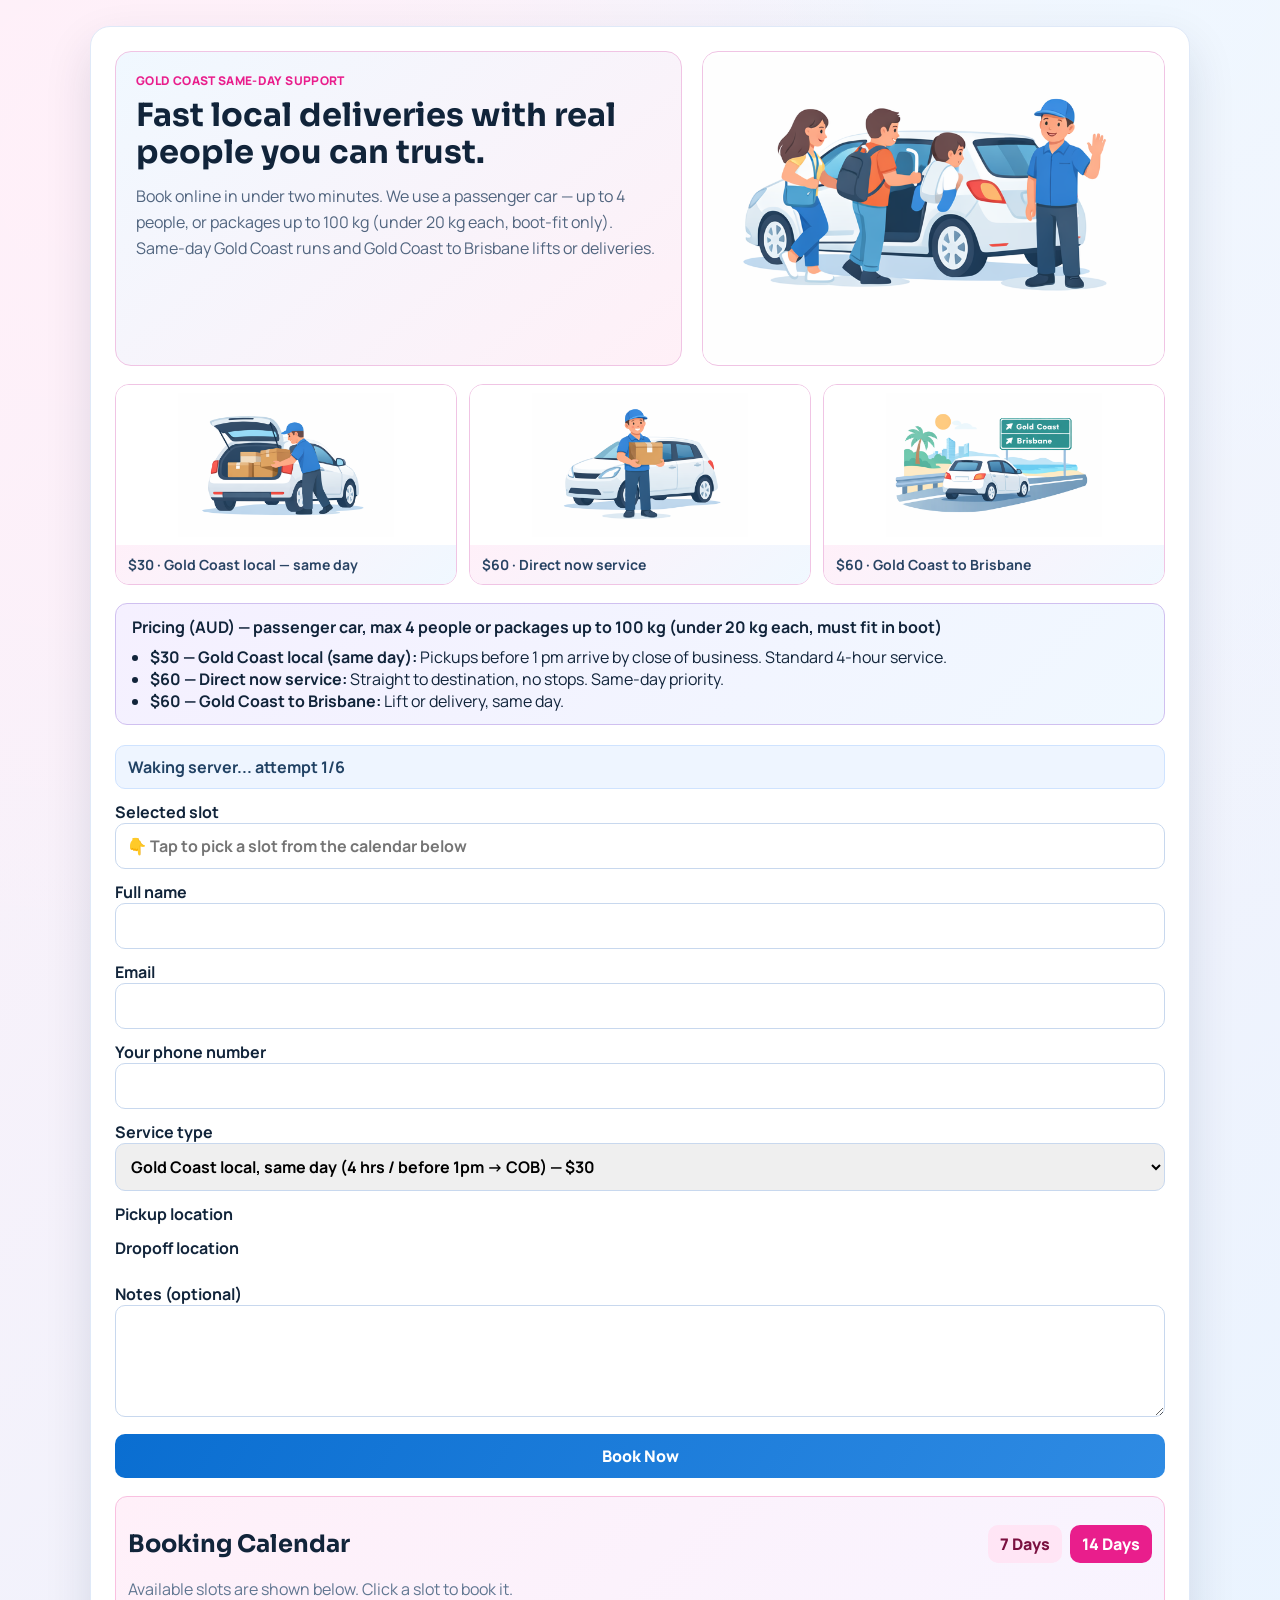
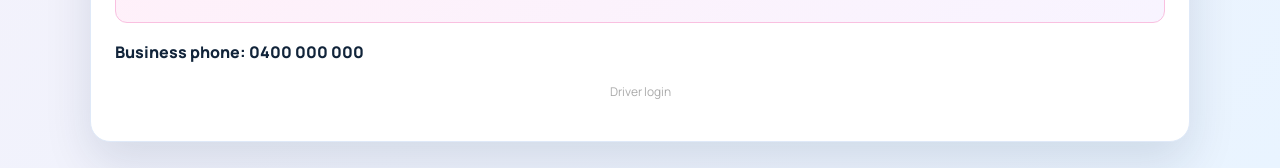
==== commit 0e1d4437: "Add custom illustrated images for all services - img-lifts.png: driver welcoming passengers (hero) -" ====
--- a/templates/index.html
+++ b/templates/index.html
@@ -25,21 +25,21 @@
         <p class="lead">Book online in under two minutes. We use a passenger car — up to 4 people, or packages up to 100&nbsp;kg (under 20&nbsp;kg each, boot-fit only). Same-day Gold Coast runs and Gold Coast to Brisbane lifts or deliveries.</p>
       </div>
       <div class="hero-image">
-        <img src="https://images.unsplash.com/photo-1449965408869-eaa3f722e40d?auto=format&fit=crop&w=1200&q=80" alt="Car driving on open road" />
+        <img src="/static/img-lifts.png" alt="Driver welcoming passengers to car" />
       </div>
     </section>
 
     <section class="photo-grid" aria-label="Service photos">
       <article class="photo-card">
-        <img src="https://images.unsplash.com/photo-1552519507-da3b142c6e3d?auto=format&fit=crop&w=900&q=80" alt="Passenger car ready for service" />
+        <img src="/static/img-delivery.png" alt="Driver loading packages into car boot" />
         <p>$30 · Gold Coast local — same day</p>
       </article>
       <article class="photo-card">
-        <img src="https://images.unsplash.com/photo-1586528116311-ad8dd3c8310d?auto=format&fit=crop&w=900&q=80" alt="Delivery driver with packages" />
+        <img src="/static/img-direct.png" alt="Delivery driver holding package" />
         <p>$60 · Direct now service</p>
       </article>
       <article class="photo-card">
-        <img src="https://images.unsplash.com/photo-1578662996442-48f60103fc96?auto=format&fit=crop&w=900&q=80" alt="Gold Coast skyline and beach" />
+        <img src="/static/img-brisbane.png" alt="Car driving toward Gold Coast and Brisbane" />
         <p>$60 · Gold Coast to Brisbane</p>
       </article>
     </section>
--- a/static/styles.css
+++ b/static/styles.css
@@ -82,9 +82,10 @@
   width: 100%;
   height: 100%;
   min-height: 240px;
-  object-fit: cover;
+  object-fit: contain;
   border-radius: 16px;
   border: 1px solid #f0c4e4;
+  background: #fff;
   transition: transform 0.4s ease, box-shadow 0.4s ease;
 }
 
@@ -129,8 +130,10 @@
 .photo-card img {
   width: 100%;
   height: 160px;
-  object-fit: cover;
+  object-fit: contain;
   display: block;
+  padding: 8px;
+  background: #fff;
   transition: transform 0.4s ease;
 }
 
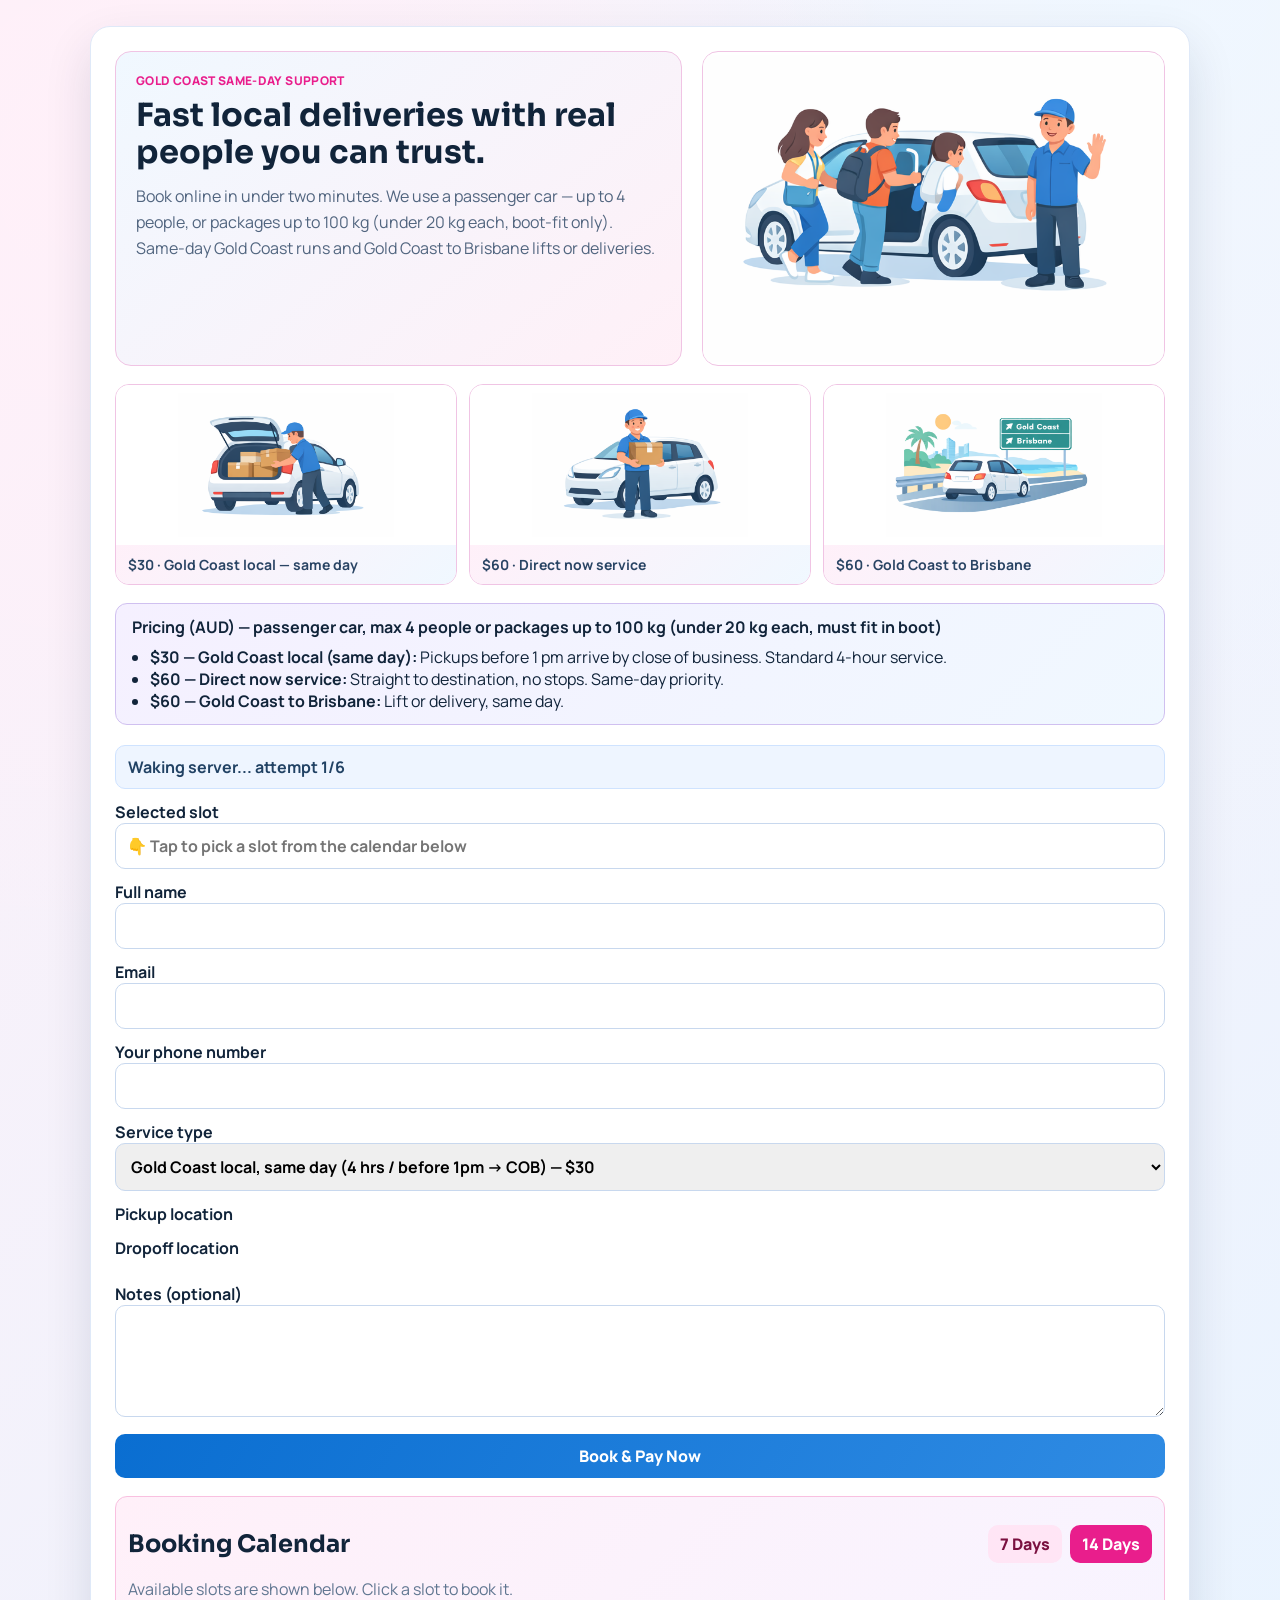
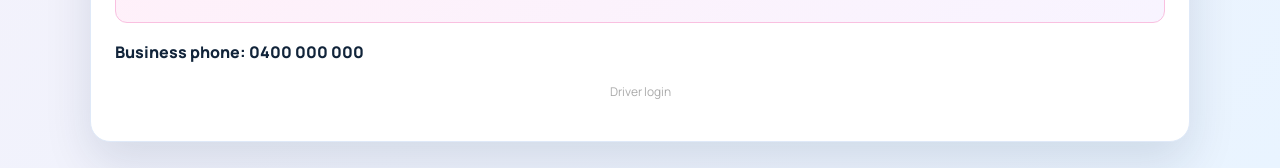
==== commit a02b1fa7: "Add Stripe payment integration - Stripe Checkout session created on booking submission - Customer re" ====
--- a/templates/index.html
+++ b/templates/index.html
@@ -99,7 +99,7 @@
         <textarea name="notes" rows="4"></textarea>
       </label>
 
-      <button type="submit" id="submitBtn">Book Now</button>
+      <button type="submit" id="submitBtn">Book &amp; Pay Now</button>
     </form>
 
     <section class="calendar-wrap">
@@ -387,13 +387,13 @@
       }
 
       submitBtn.disabled = true;
-      submitBtn.textContent = "Submitting...";
+      submitBtn.textContent = "Going to payment...";
 
       const formData = new FormData(form);
       const payload = Object.fromEntries(formData.entries());
 
       try {
-        const response = await fetch("/api/bookings", {
+        const response = await fetch("/api/create-checkout", {
           method: "POST",
           headers: { "Content-Type": "application/json" },
           body: JSON.stringify(payload),
@@ -405,25 +405,13 @@
         }
 
         const data = await response.json();
-        result.textContent = `${data.message} Price: AUD $${data.price_aud}. Slot: ${selectedSlotLabel}`;
-        result.style.display = "block";
-        form.reset();
-        selectedSlot = "";
-        selectedSlotLabel = "";
-        preferredTime.value = "";
-        slotDisplay.value = "";
-        slotBanner.style.display = "none";
-        pickupLocation.value = "";
-        dropoffLocation.value = "";
-        pickupPlaceId.value = "";
-        dropoffPlaceId.value = "";
-        await loadAvailability(currentDays);
+        // Redirect to Stripe Checkout
+        window.location.href = data.checkout_url;
       } catch (error) {
         errorBox.textContent = error.message || "Booking failed.";
         errorBox.style.display = "block";
-      } finally {
         submitBtn.disabled = false;
-        submitBtn.textContent = "Book Now";
+        submitBtn.textContent = "Book & Pay Now";
       }
     });
 
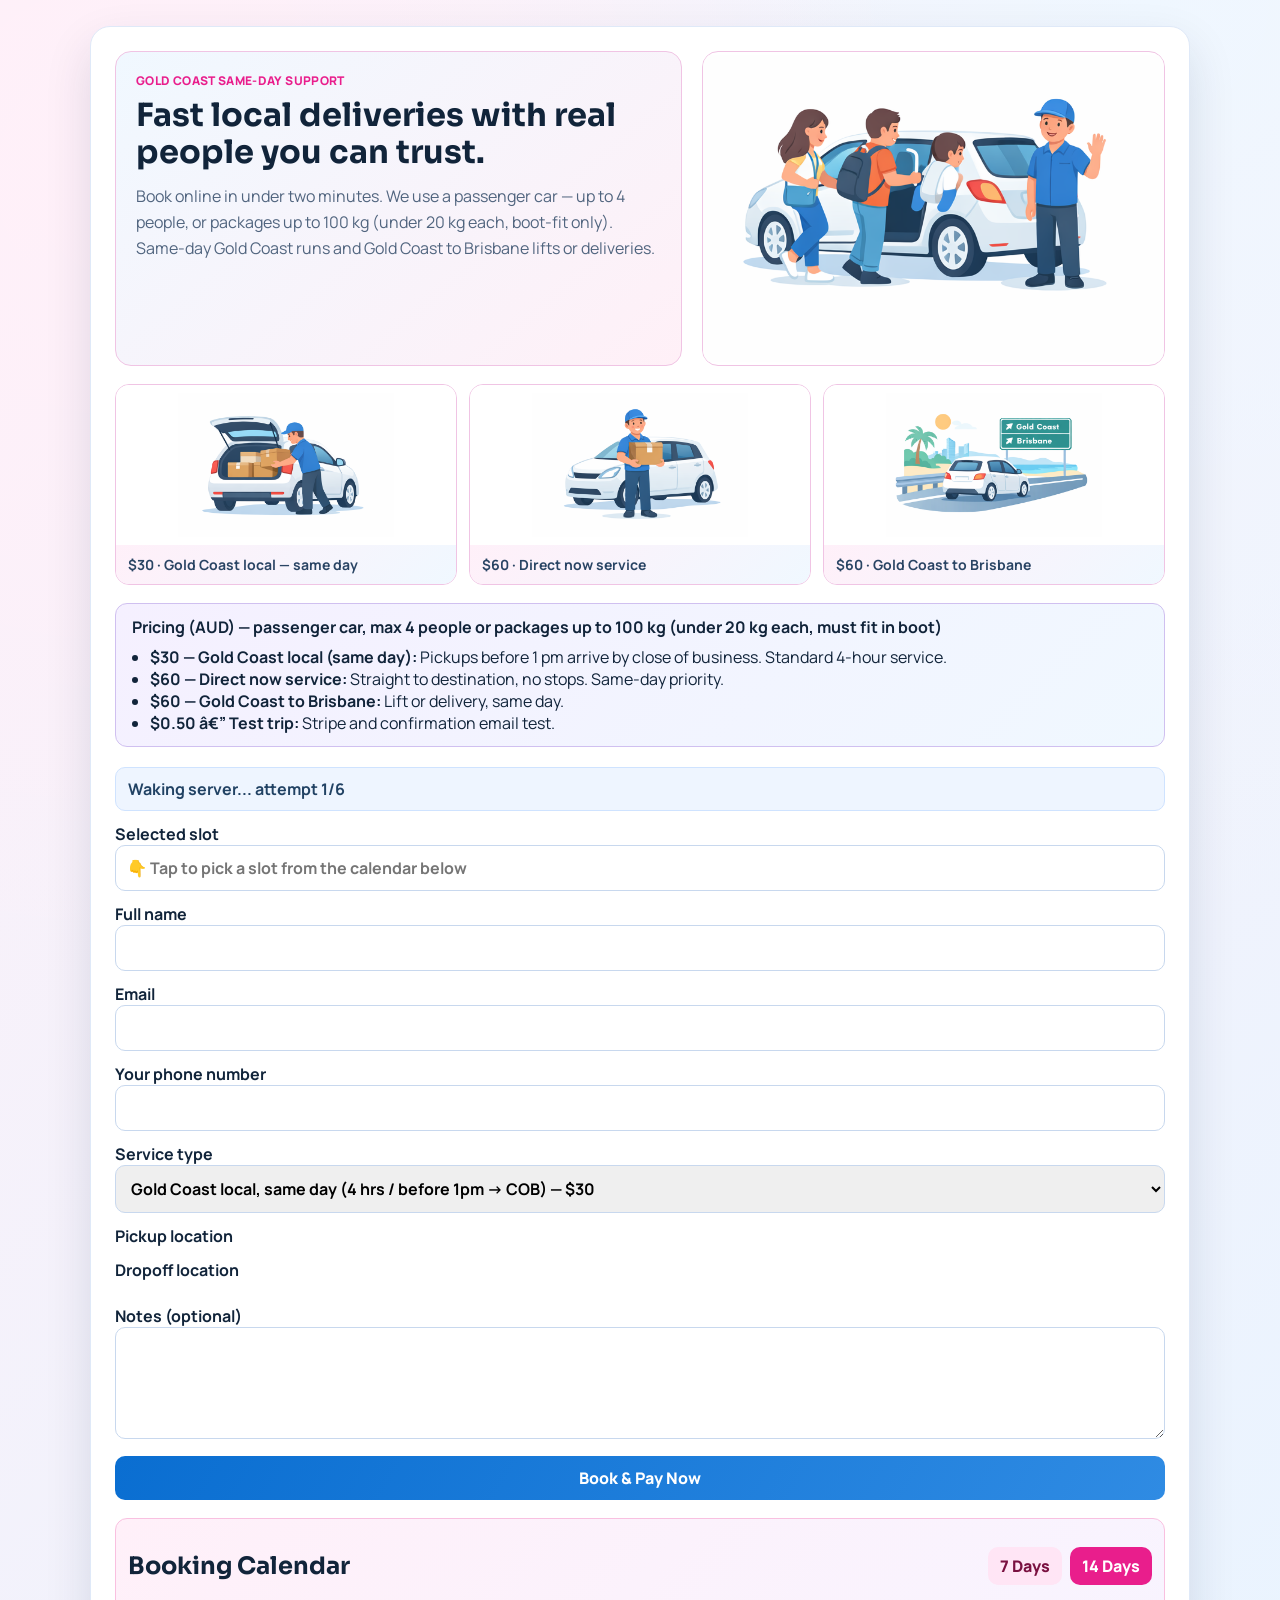
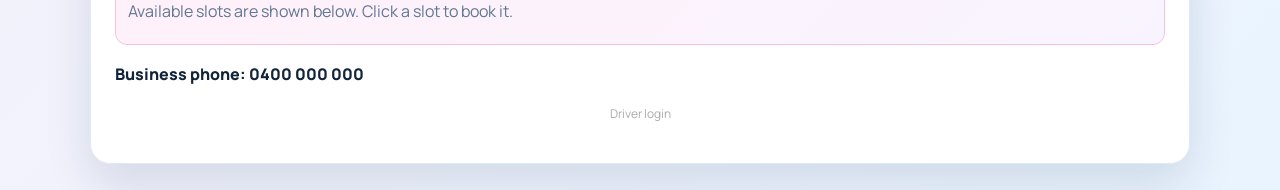
==== commit e3145277: "Add 50 cent Stripe test trip option" ====
--- a/templates/index.html
+++ b/templates/index.html
@@ -50,6 +50,7 @@
         <li><strong>$30 — Gold Coast local (same day):</strong> Pickups before 1&nbsp;pm arrive by close of business. Standard 4-hour service.</li>
         <li><strong>$60 — Direct now service:</strong> Straight to destination, no stops. Same-day priority.</li>
         <li><strong>$60 — Gold Coast to Brisbane:</strong> Lift or delivery, same day.</li>
+        <li><strong>$0.50 â€” Test trip:</strong> Stripe and confirmation email test.</li>
       </ul>
     </section>
 
@@ -79,6 +80,7 @@
           <option value="gold_coast">Gold Coast local, same day (4 hrs / before 1pm → COB) — $30</option>
           <option value="direct">Direct now service (straight to destination) — $60</option>
           <option value="gc_to_brisbane">Gold Coast to Brisbane, lift or delivery — $60</option>
+          <option value="test_trip">Test trip â€” $0.50</option>
         </select>
       </label>
 
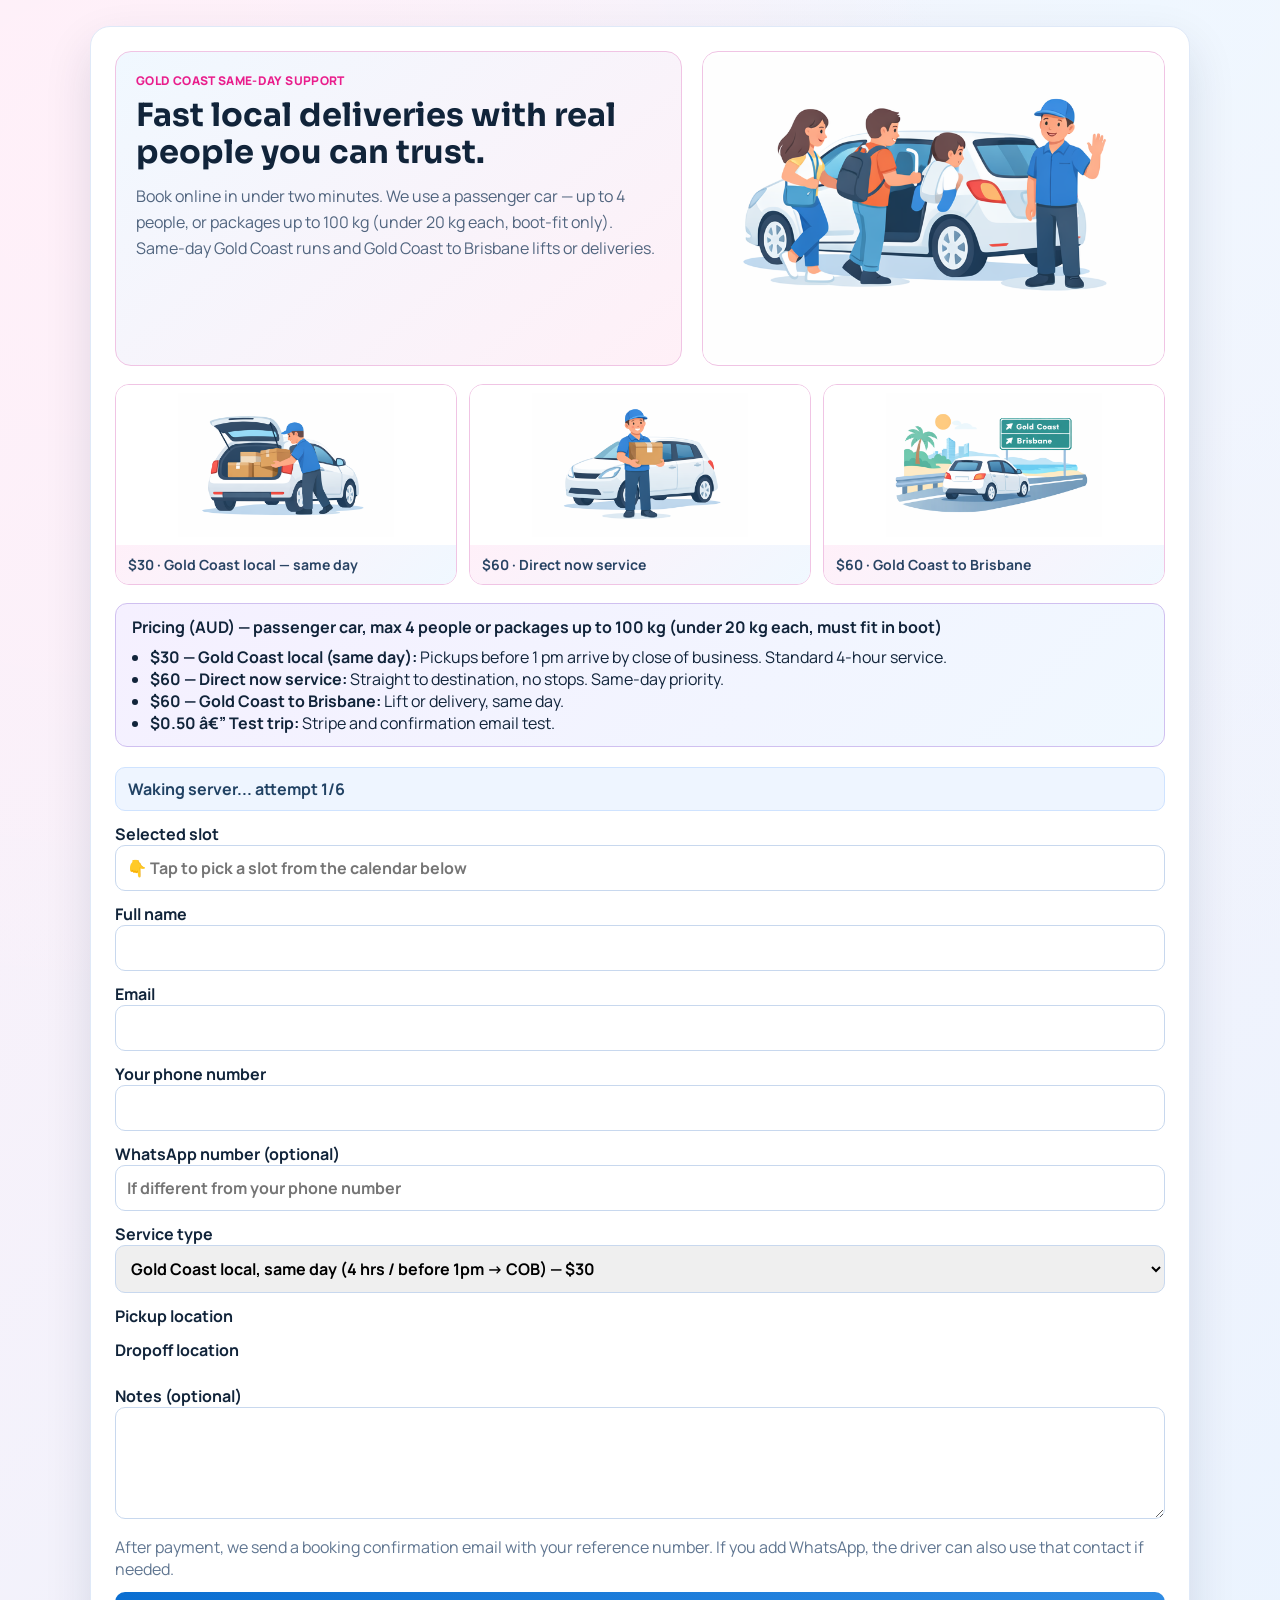
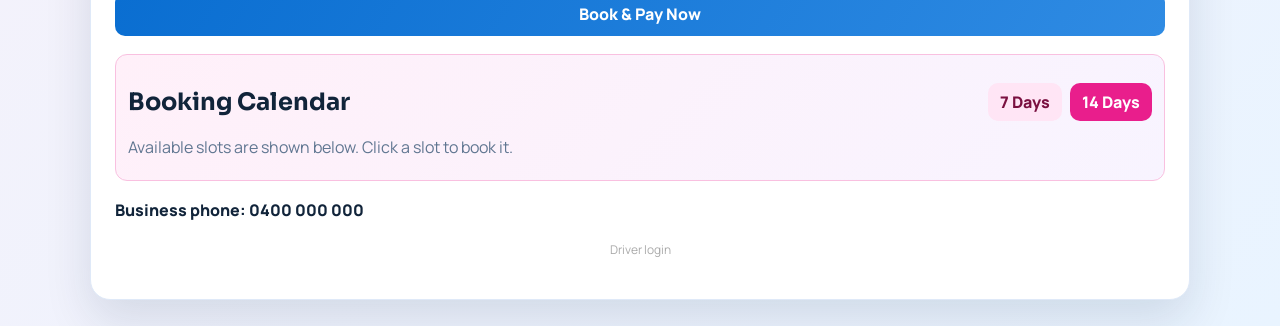
==== commit 9933c800: "Add webhook-based booking confirmations" ====
--- a/templates/index.html
+++ b/templates/index.html
@@ -75,6 +75,10 @@
         <input name="phone" required />
       </label>
 
+      <label>WhatsApp number (optional)
+        <input name="whatsapp_number" placeholder="If different from your phone number" />
+      </label>
+
       <label>Service type
         <select name="service_type" required>
           <option value="gold_coast">Gold Coast local, same day (4 hrs / before 1pm → COB) — $30</option>
@@ -100,6 +104,8 @@
       <label>Notes (optional)
         <textarea name="notes" rows="4"></textarea>
       </label>
+
+      <p class="muted">After payment, we send a booking confirmation email with your reference number. If you add WhatsApp, the driver can also use that contact if needed.</p>
 
       <button type="submit" id="submitBtn">Book &amp; Pay Now</button>
     </form>
